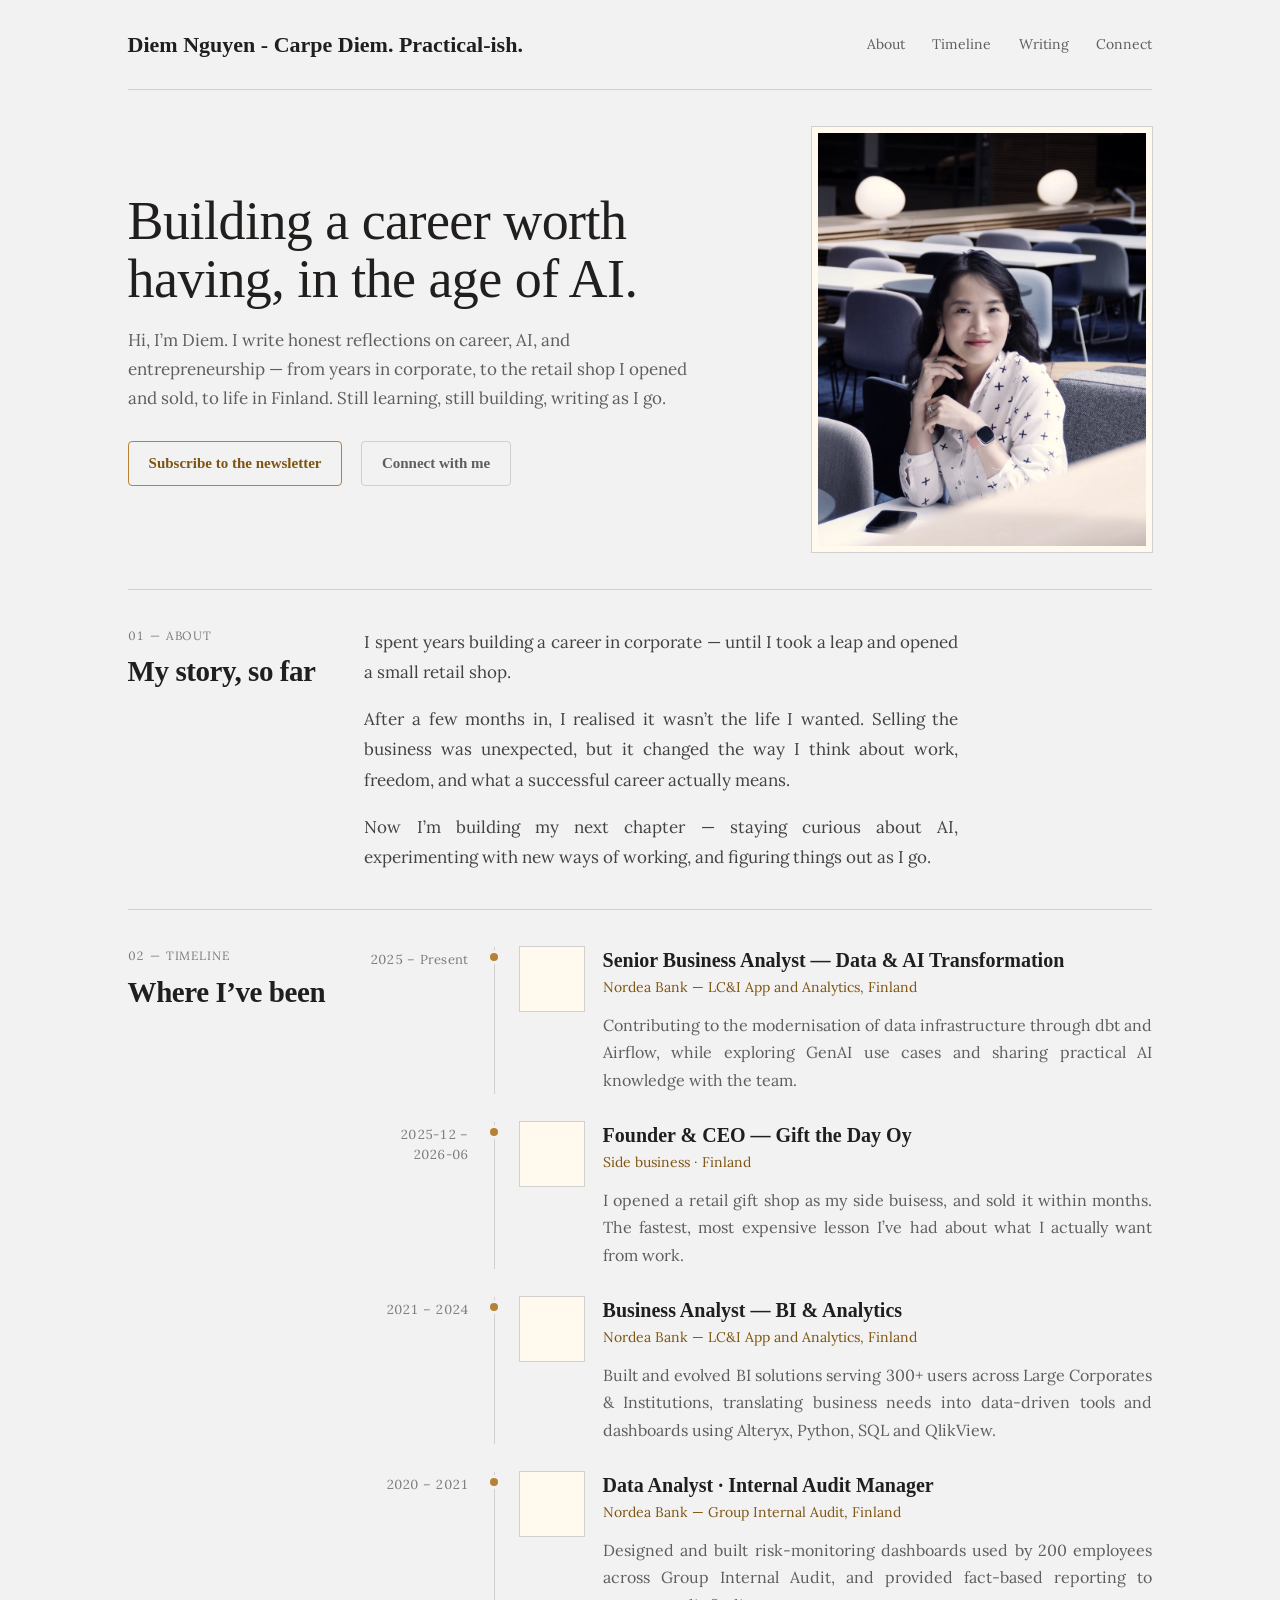
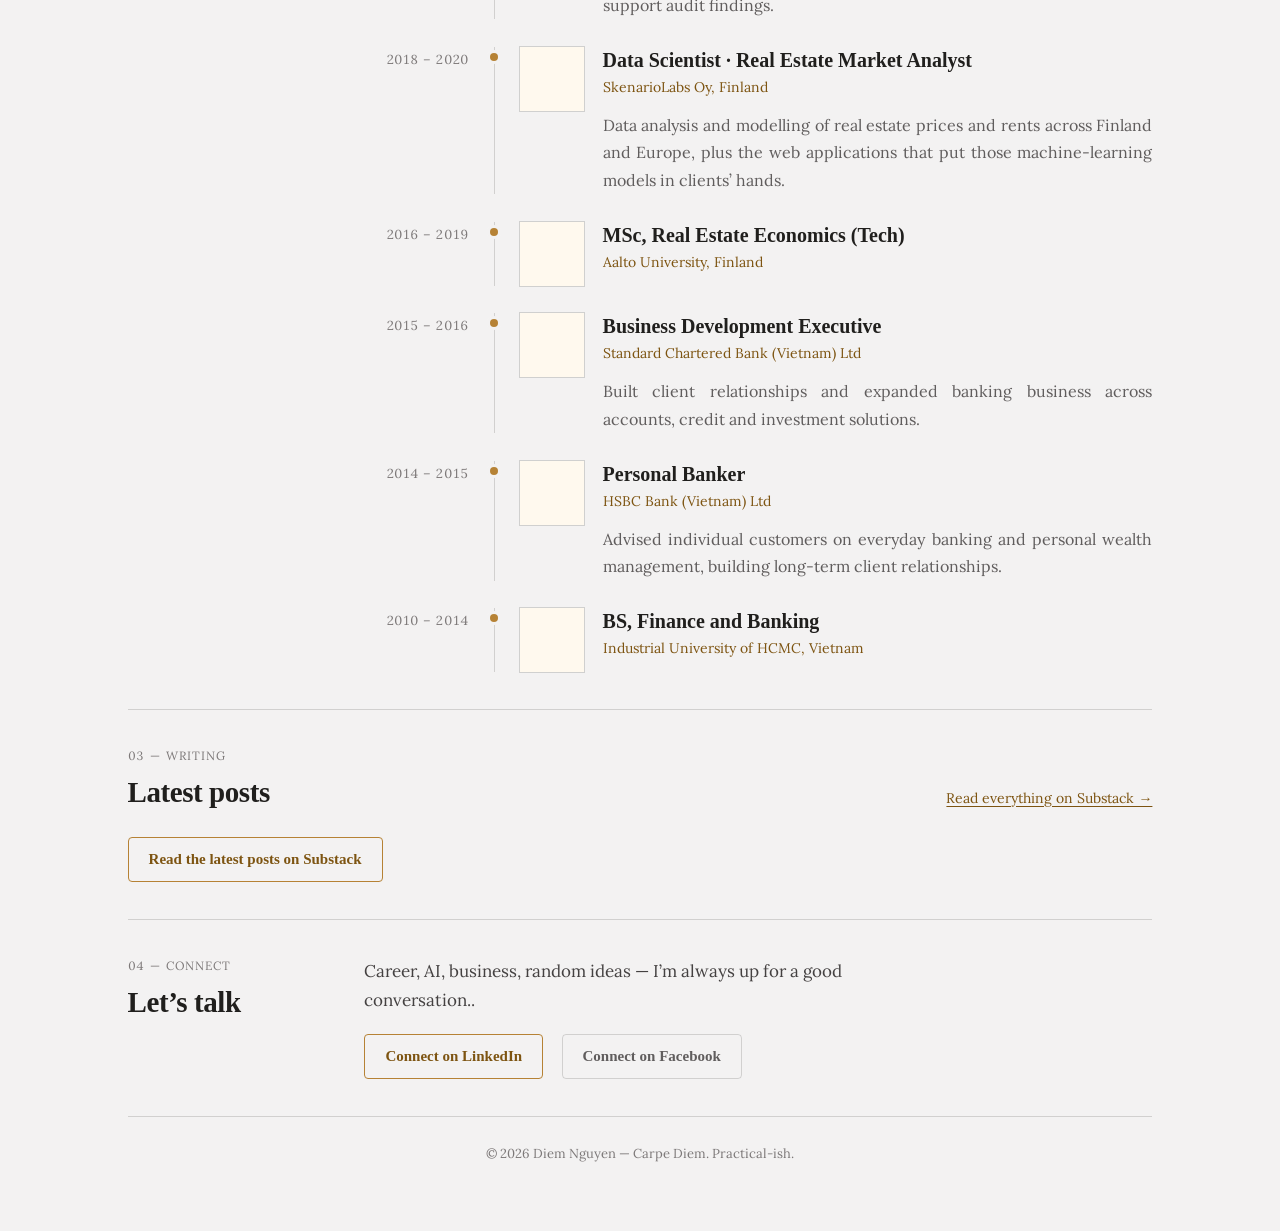
==== index.html @ 9ff57a2d "Add GitHub Pages entry point" ====
<!DOCTYPE html>
<html lang="en">
<head>
  <meta charset="utf-8">
  <meta http-equiv="refresh" content="0; url=site/index.html">
  <meta name="viewport" content="width=device-width, initial-scale=1">
  <title>Diem Nguyen</title>
</head>
<body>
  <p>Opening <a href="site/index.html">Diem Nguyen's website</a>...</p>
</body>
</html>
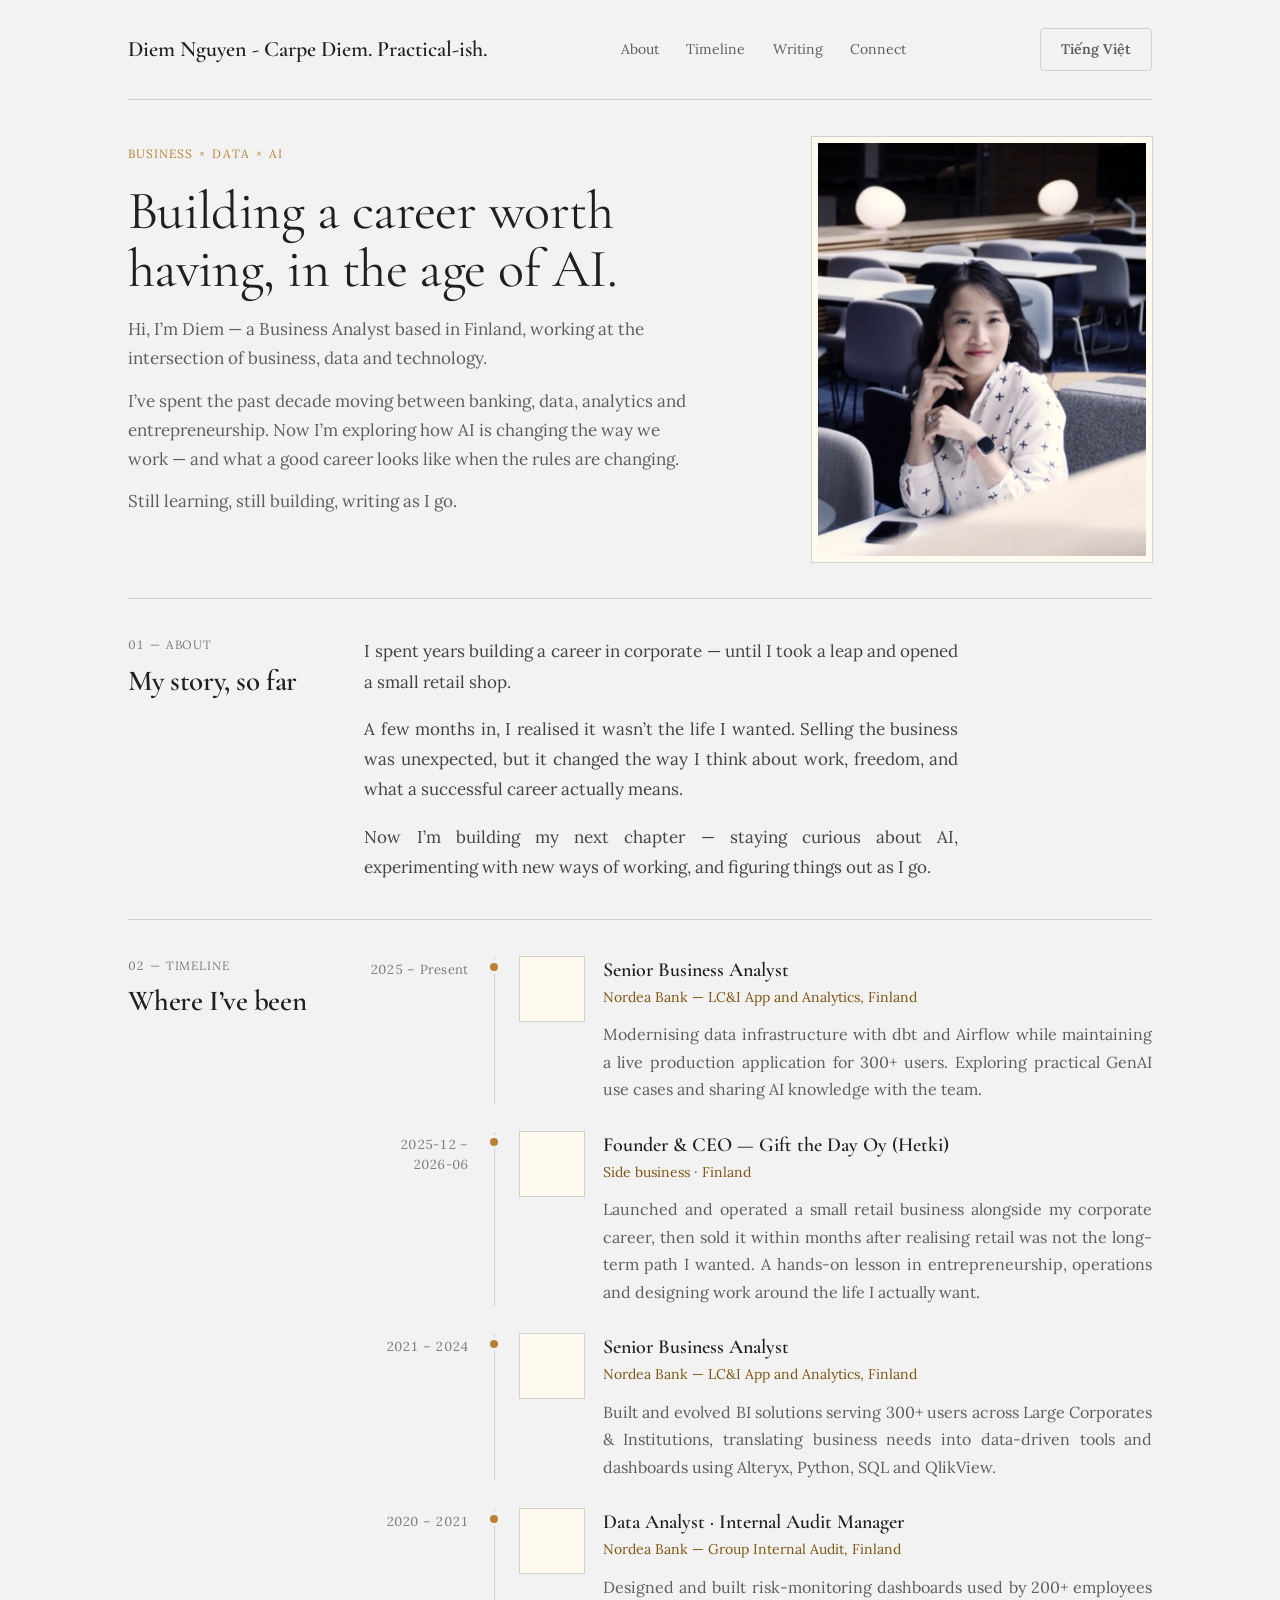
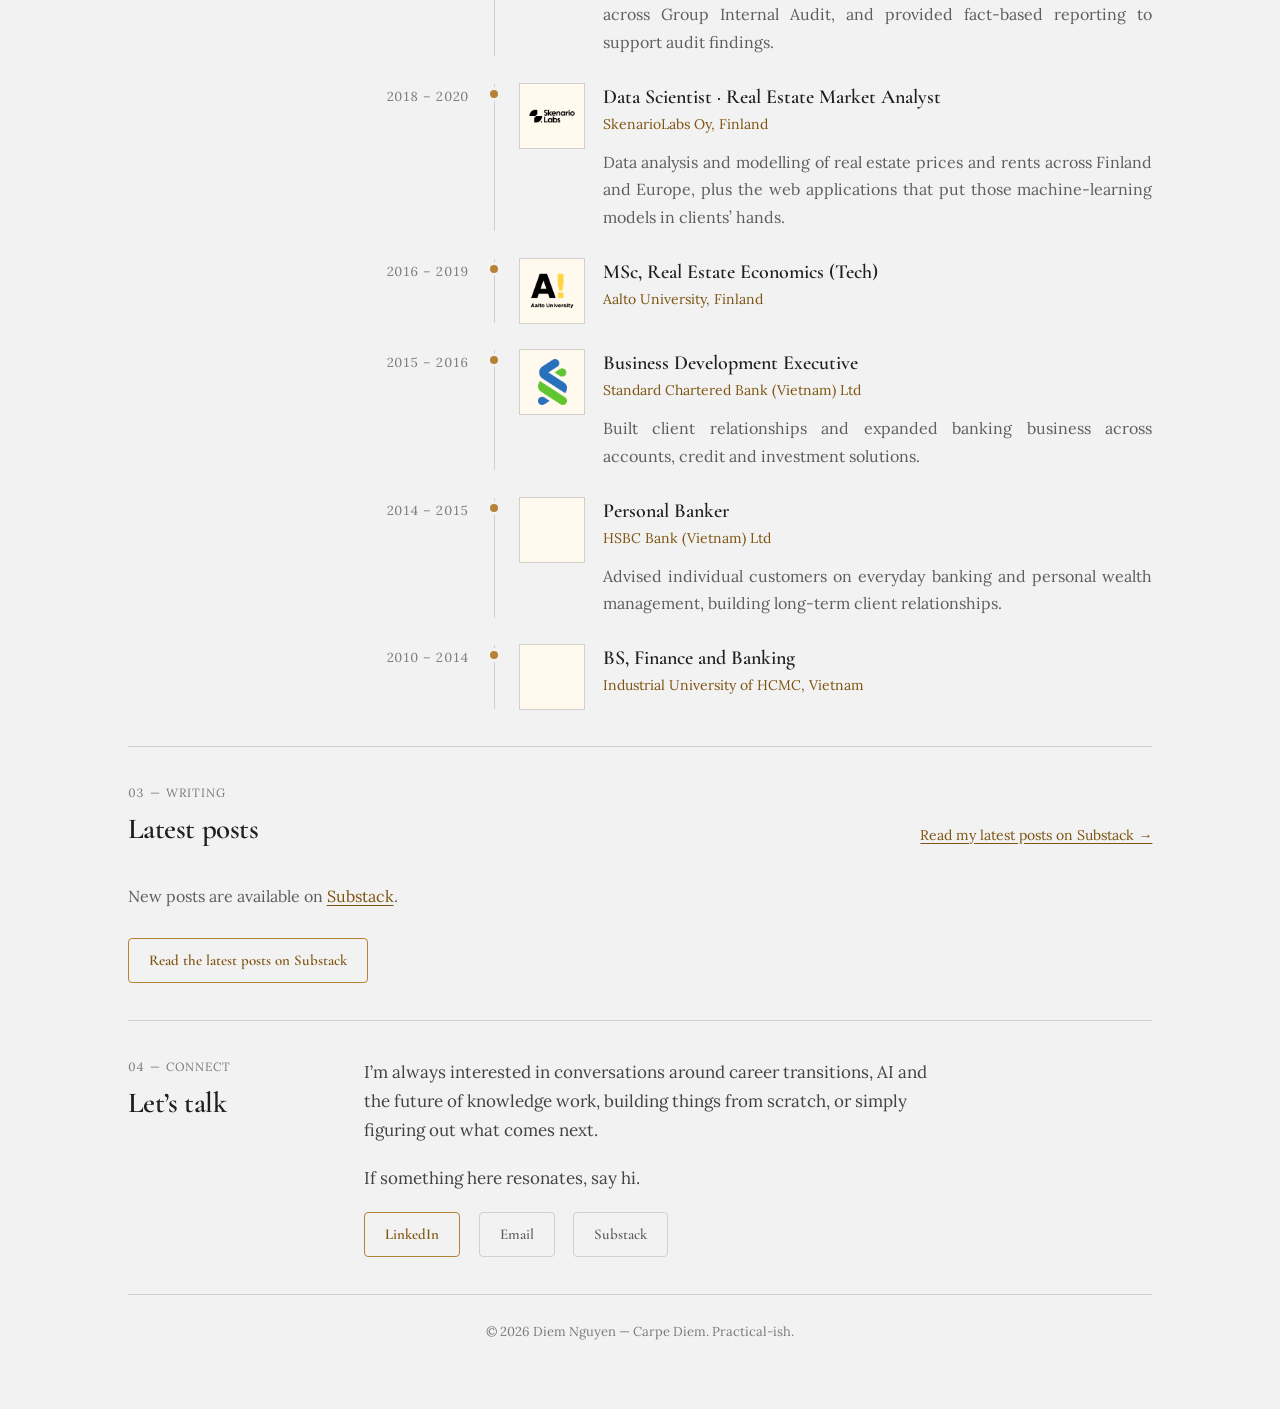
==== commit 6edc4646: "Add Vietnamese language option" ====
--- a/index.html
+++ b/index.html
@@ -4,6 +4,7 @@
   <meta charset="utf-8">
   <meta http-equiv="refresh" content="0; url=site/index.html">
   <meta name="viewport" content="width=device-width, initial-scale=1">
+  <link rel="icon" type="image/jpeg" href="images/portrait-700.jpg">
   <title>Diem Nguyen</title>
 </head>
 <body>
